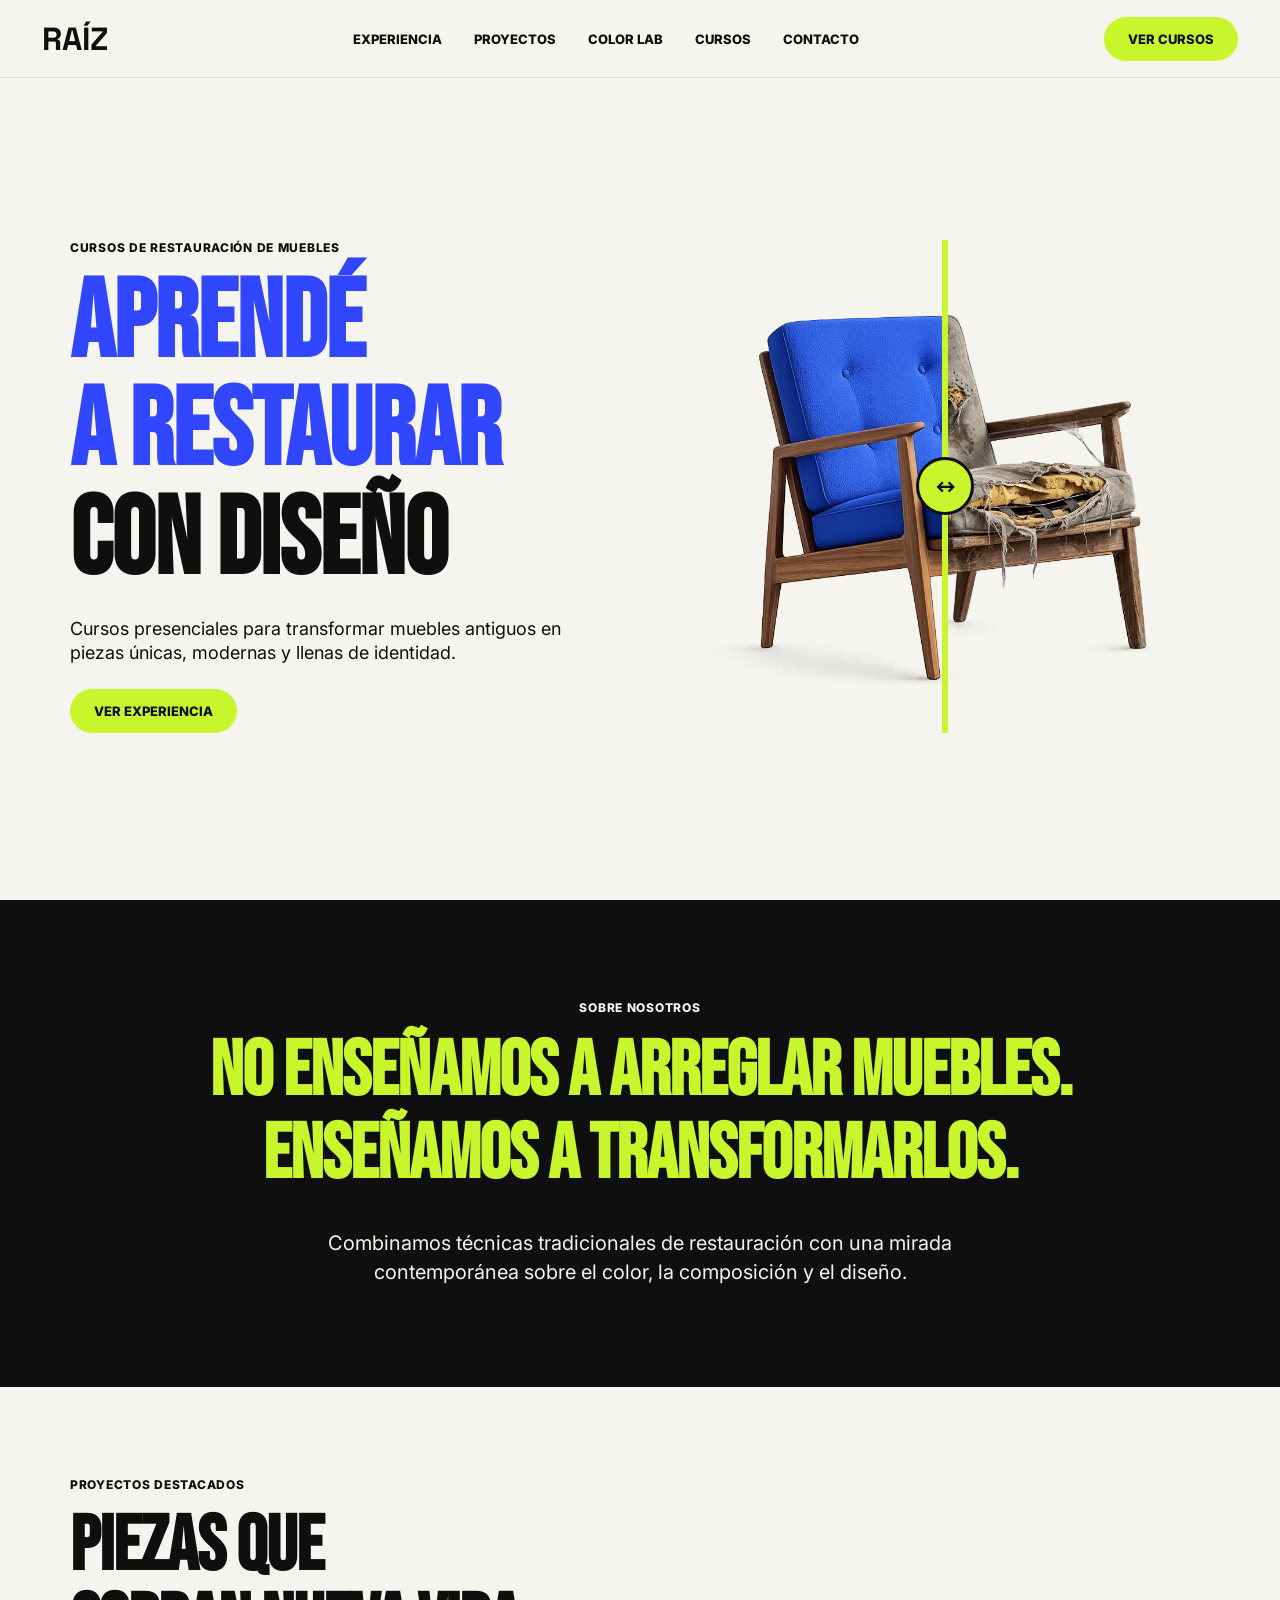
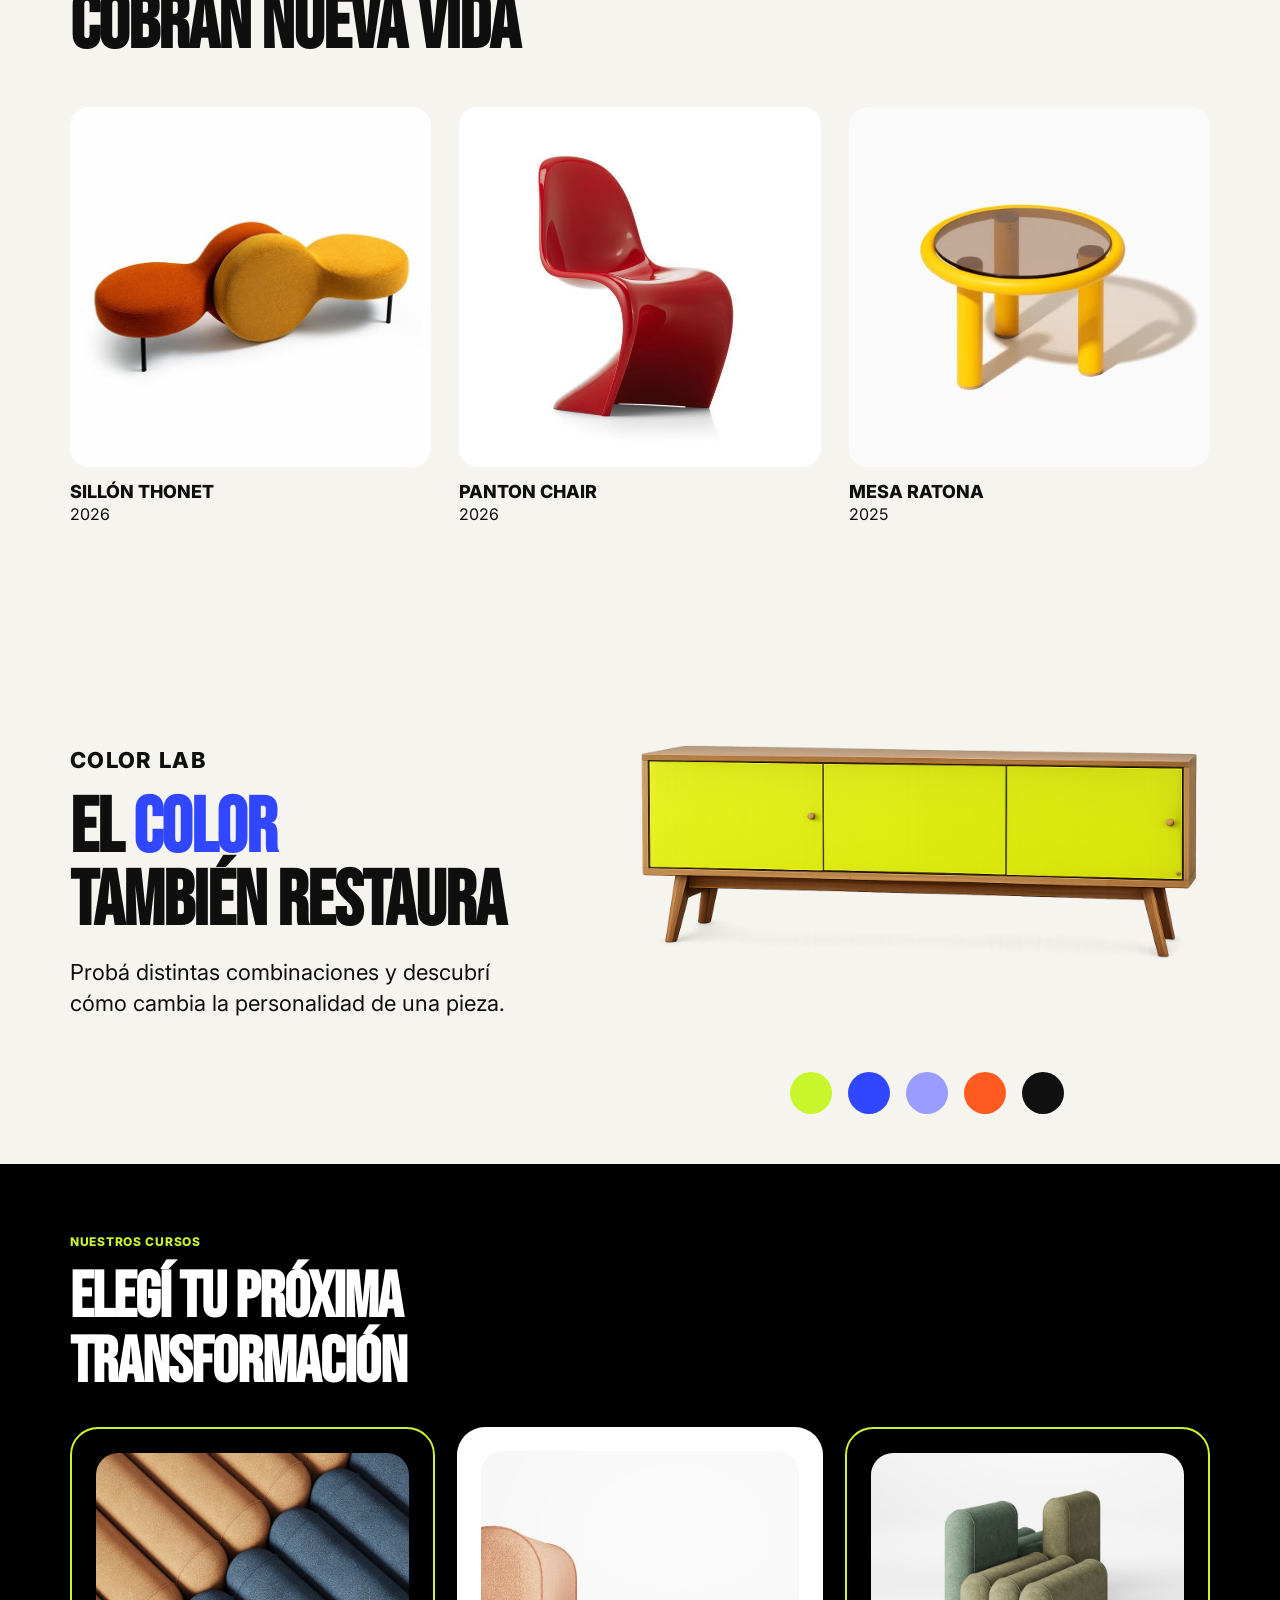
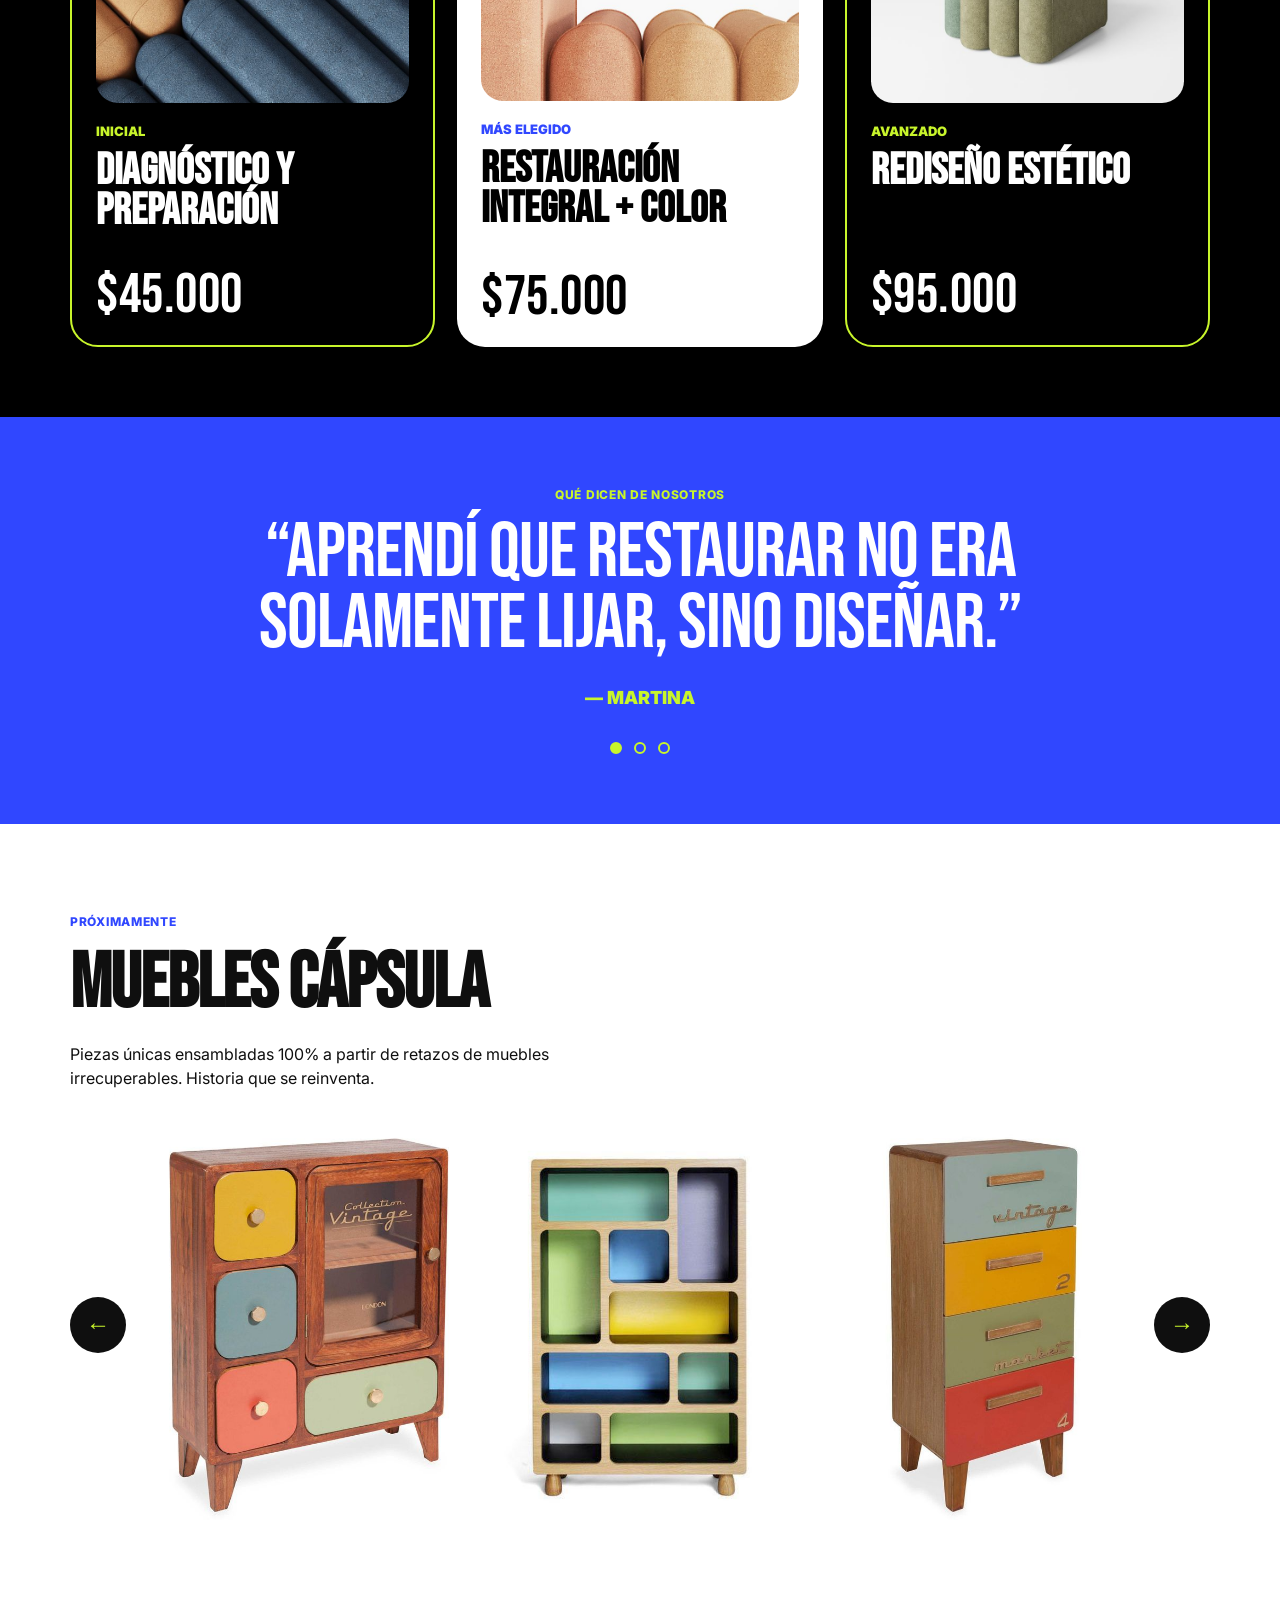
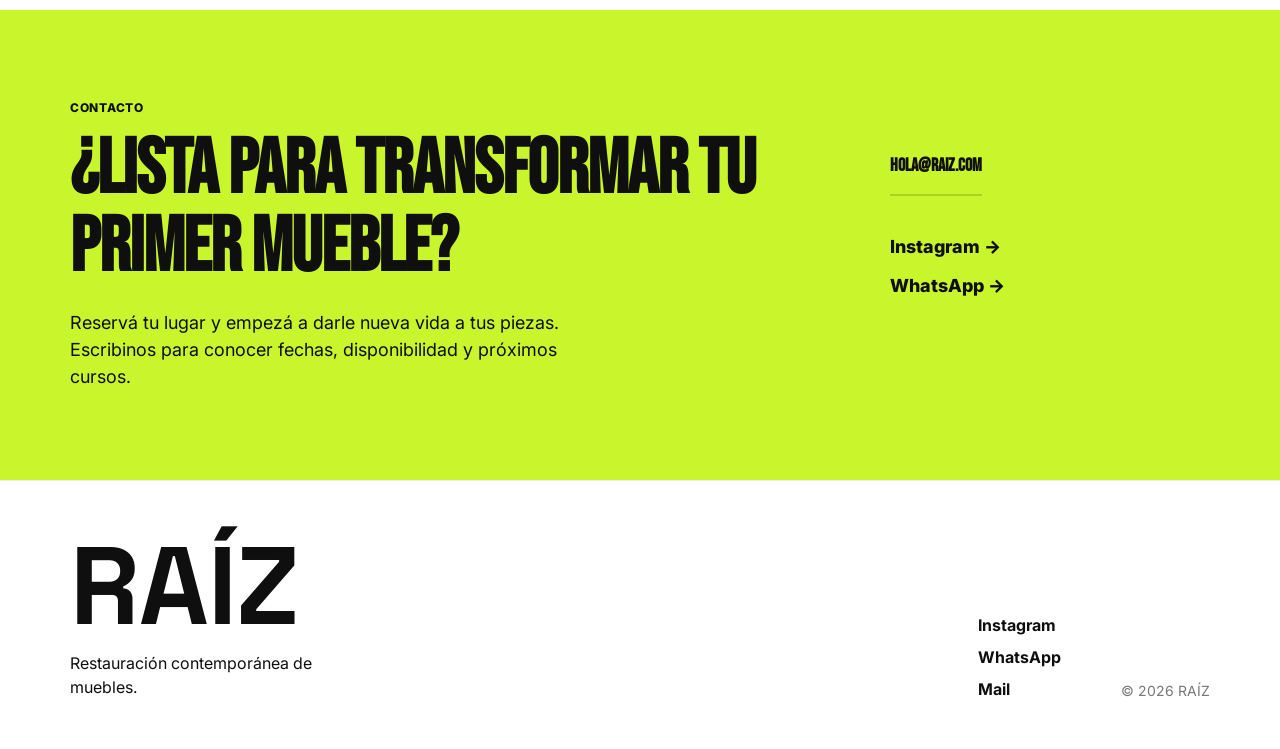
==== index.html @ 2febc9b1 "1" ====
<!DOCTYPE html>
<html lang="es">
<head>
  <meta charset="UTF-8" />
  <meta name="viewport" content="width=device-width, initial-scale=1.0" />
  <title>RAÍZ | Cursos de restauración de muebles</title>

  <link rel="stylesheet" href="style.css" />
  <link href="https://fonts.googleapis.com/css2?family=Bebas+Neue&family=Inter:wght@400;500;600;700;800&family=Space+Grotesk:wght@500;700&display=swap" rel="stylesheet">
</head>

<body>

<header class="header">
  <div class="logo">RAÍZ</div>

  <nav class="nav" id="nav">
    <a href="#experiencia">Experiencia</a>
    <a href="#aprendizaje">Proyectos</a>
    <a href="#colorlab">Color Lab</a>
    <a href="#cursos">Cursos</a>
    <a href="#contacto">Contacto</a>
  </nav>

  <a href="#cursos" class="btn-header">Ver cursos</a>

  <button class="menu-btn" id="menuBtn">☰</button>
</header>

<main>

<!-- HERO -->
<section class="hero" id="inicio">

  <div class="hero-text">
    <p class="eyebrow">Cursos de restauración de muebles</p>

    <h1>
      <span class="hero-blue">
        Aprendé<br>
        a restaurar
      </span>
      <br>
      <span class="hero-black">
        con diseño
      </span>
    </h1>

    <p class="hero-description">
      Cursos presenciales para transformar muebles antiguos en piezas únicas, modernas y llenas de identidad.
    </p>

    <a href="#experiencia" class="btn-main hero-btn-desktop">Ver experiencia</a>
  </div>

  <div class="hero-image">
    <div class="compare-slider">
      <img src="./images/mueble-restaurado.png" alt="Mueble restaurado" class="compare-img compare-new">
      <img src="./images/mueble-viejo.png" alt="Mueble viejo" class="compare-img compare-old" id="compareOld">

      <input type="range" min="0" max="100" value="50" class="compare-range" id="compareRange">

      <div class="compare-line" id="compareLine">
        <span>↔</span>
      </div>
    </div>
  </div>

  <a href="#experiencia" class="btn-main hero-btn-mobile">Ver experiencia</a>

</section>

  <!-- SOBRE NOSOTROS -->
<section class="manifesto" id="experiencia">

  <p class="eyebrow">Sobre nosotros</p>

  <h2>
    <span class="manifesto-desktop">
      No enseñamos a arreglar muebles.<br>
      Enseñamos a transformarlos.
    </span>

    <span class="manifesto-mobile">
      Restaurar<br>
      es diseñar.
    </span>
  </h2>

  <p>
    Combinamos técnicas tradicionales de restauración con una mirada contemporánea sobre el color, la composición y el diseño.
  </p>

</section>

<!-- PROYECTOS DESTACADOS -->

<section class="projects" id="aprendizaje">

    <div class="projects-header">

        <div>
            <p class="eyebrow">Proyectos destacados</p>

            <h2>
                Piezas que<br>
                cobran nueva vida
            </h2>
        </div>

    </div>

    <div class="projects-grid">

        <!-- PROYECTO 1 -->

        <article class="project-card">

            <div class="project-flip">

                <div class="project-front">
                    <img src="images/SILLON THONET.jpeg" alt="Sillón Thonet">
                </div>

                <div class="project-back">

                    <div class="project-back-content">

                        <span class="project-number">
                            PROYECTO 01
                        </span>

                        <h4>APRENDÉS</h4>

                        <ul>
                            <li>Reparación estructural</li>
                            <li>Tapizado completo</li>
                            <li>Combinación de color</li>
                            <li>Protección final</li>
                        </ul>

                        <p>
                            Aplicado en el Curso Integral.
                        </p>

                    </div>

                </div>

            </div>

            <h3>SILLÓN THONET</h3>
            <span>2026</span>

        </article>

        <!-- PROYECTO 2 -->

        <article class="project-card">

            <div class="project-flip">

                <div class="project-front">
                    <img src="images/PANTON CHAIR.jpg" alt="Panton Chair">
                </div>

                <div class="project-back">

                    <div class="project-back-content">

                        <span class="project-number">
                            PROYECTO 02
                        </span>

                        <h4>APRENDÉS</h4>

                        <ul>
                            <li>Recuperación de superficie</li>
                            <li>Lijado y preparación</li>
                            <li>Terminación brillante</li>
                            <li>Lectura de materiales</li>
                        </ul>

                        <p>
                            Aplicado en Color Lab.
                        </p>

                    </div>

                </div>

            </div>

            <h3>PANTON CHAIR</h3>
            <span>2026</span>

        </article>

        <!-- PROYECTO 3 -->

        <article class="project-card">

            <div class="project-flip">

                <div class="project-front">
                    <img src="images/Demain Jardin.jpeg" alt="Mesa de comedor">
                </div>

                <div class="project-back">

                    <div class="project-back-content">

                        <span class="project-number">
                            PROYECTO 03
                        </span>

                        <h4>HABILIDADES</h4>

                        <ul>
                            <li>Intervención de color</li>
                            <li>Reparación de superficie</li>
                            <li>Acabado protector</li>
                            <li>Terminaciones premium</li>
                        </ul>

                        <p>
                            Aplicado en Rediseño Estético.
                        </p>

                    </div>

                </div>

            </div>

            <h3>MESA RATONA</h3>
            <span>2025</span>

        </article>

    </div>

</section>

  <!-- COLOR LAB -->
<section class="color-lab" id="colorlab">

    <div class="color-text">
        <p class="eyebrow">Color Lab</p>
        <h2>
    El <span>color</span><br>
    también restaura
</h2>
        <p>
            Probá distintas combinaciones y descubrí cómo cambia la personalidad de una pieza.
        </p>
    </div>

    <div class="furniture-preview">
        <img
            id="colorFurniture"
            src="images/MUEBLE VERDE.png"
            alt="Mueble">
        <div class="color-buttons">

            <button data-image="images/MUEBLE VERDE.png" style="background:#C8F52B"></button>

            <button data-image="images/MUEBLE AZUL.png" style="background:#3047FF"></button>

            <button data-image="images/MUEBLE VIOLETA.png" style="background:#9B9CFF"></button>

            <button data-image="images/MUEBLE NARANJA.png" style="background:#FF5A1F"></button>

            <button data-image="images/MUEBLE NEGRO.png" style="background:#111111"></button>

        </div>

    </div>

</section>

  <!-- CURSOS -->
<section class="courses" id="cursos">
  <div class="section-title">
    <div>
      <p class="eyebrow">Nuestros cursos</p>
      <h2>Elegí tu próxima<br>transformación</h2>
    </div>
  </div>

  <div class="course-grid">

    <!-- CURSO 1 -->
    <article class="course-card">
      <div class="course-flip">

        <div class="course-front">
          <img src="./images/INICIAL.jpg" alt="Curso inicial" class="course-img">
          <p class="course-tag">Inicial</p>
          <h3>Diagnóstico y preparación</h3>
          <h4>$45.000</h4>
        </div>

        <div class="course-back">
          <p class="course-tag">Inicial</p>
          <h3>Diagnóstico y preparación</h3>

          <ul class="course-list">
            <li>1 clase presencial</li>
            <li>Materiales incluidos</li>
            <li>Sin experiencia previa</li>
          </ul>

          <p class="course-description">
            Aprendé a leer una pieza, detectar problemas y preparar la superficie antes de intervenirla.
          </p>

          <a href="curso.html">Inscribirme</a>
        </div>

      </div>
    </article>

    <!-- CURSO 2 -->
    <article class="course-card featured">
      <div class="course-flip">

        <div class="course-front">
          <img src="./images/Maselegido.jpg" alt="Curso restauración integral" class="course-img">
          <p class="course-tag">Más elegido</p>
          <h3>Restauración integral + color</h3>
          <h4>$75.000</h4>
        </div>

        <div class="course-back">
          <p class="course-tag">Más elegido</p>
          <h3>Restauración integral + color</h3>

          <ul class="course-list">
            <li>4 clases presenciales</li>
            <li>Seguimiento personalizado</li>
            <li>Proyecto final propio</li>
          </ul>

          <p class="course-description">
            El proceso completo para reparar, preparar, pintar y terminar una pieza con criterio visual.
          </p>

          <a href="curso.html">Inscribirme</a>
        </div>

      </div>
    </article>

    <!-- CURSO 3 -->
    <article class="course-card">
      <div class="course-flip">

        <div class="course-front">
          <img src="./images/Avanzado.jpg" alt="Curso avanzado" class="course-img">
          <p class="course-tag">Avanzado</p>
          <h3>Rediseño estético</h3>
          <h4>$95.000</h4>
        </div>

        <div class="course-back">
          <p class="course-tag">Avanzado</p>
          <h3>Rediseño estético</h3>

          <ul class="course-list">
            <li>3 clases presenciales</li>
            <li>Color + composición</li>
            <li>Terminaciones premium</li>
            <li>Mirada de diseño</li>
          </ul>

          <p class="course-description">
            Para transformar piezas desde una búsqueda más creativa, estética y contemporánea.
          </p>

          <a href="curso.html">Inscribirme</a>
        </div>

      </div>
    </article>

  </div>
</section>

<!-- TESTIMONIOS -->
<section class="testimonials" id="testimonios">

  <p class="eyebrow">Qué dicen de nosotros</p>

  <!-- DESKTOP -->
  <div class="testimonial-desktop">

    <div class="testimonial-quote">
      <p id="testimonialText">“Aprendí que restaurar no era solamente lijar, sino diseñar.”</p>
      <strong id="testimonialName">— Martina</strong>
    </div>

    <div class="testimonial-dots">
      <button class="dot active" data-testimonial="0"></button>
      <button class="dot" data-testimonial="1"></button>
      <button class="dot" data-testimonial="2"></button>
    </div>

  </div>

  <!-- MOBILE -->
  <div class="testimonial-mobile">

    <div class="testimonial-slider">
      <div class="testimonial-track">

        <article class="testimonial-card">
          <p>“Aprendí que restaurar no era solamente<br>lijar, sino diseñar.”</p>
          <strong>— Martina</strong>
        </article>

        <article class="testimonial-card">
          <p>“Me fui con una pieza terminada y muchas<br>ganas de seguir creando.”</p>
          <strong>— Camila</strong>
        </article>

        <article class="testimonial-card">
          <p>“El color cambió por completo la forma<br>en que miro los muebles.”</p>
          <strong>— Julieta</strong>
        </article>

      </div>
    </div>

    <p class="swipe-text">← Deslizá →</p>

  </div>

</section>
 
  <!-- MUEBLES CÁPSULA -->
<section class="capsule">

  <div class="section-title">
    <div>
      <p class="eyebrow">PRÓXIMAMENTE</p>
      <h2>MUEBLES CÁPSULA</h2>
      <p>
        Piezas únicas ensambladas 100% a partir de retazos de muebles irrecuperables.
        Historia que se reinventa.
      </p>
    </div>
  </div>

  <div class="capsule-carousel">

    <button class="capsule-arrow capsule-prev">←</button>

    <div class="capsule-slider">
      <div class="capsule-track">

        <article class="capsule-item">
          <img src="./images/CAPSULA 1.jpeg" alt="Mueble cápsula">
          <div class="capsule-info">
            <span>2026</span>
            <h3>Biblioteca Modular</h3>
            <p>Combinación de compartimentos abiertos con una paleta inspirada en el diseño escandinavo.</p>
          </div>
        </article>

        <article class="capsule-item">
          <img src="./images/CAPSULA 2.jpg" alt="Mueble cápsula">
          <div class="capsule-info">
            <span>2025</span>
            <h3>Vitrina Retro</h3>
            <p>Restauración de una pieza vintage con frentes renovados en tonos pastel.</p>
          </div>
        </article>

        <article class="capsule-item">
          <img src="./images/CAPSULA 4.jpeg" alt="Mueble cápsula">
          <div class="capsule-info">
            <span>2024</span>
            <h3>Cajonera Vintage</h3>
            <p>Intervención cromática sobre una cajonera clásica.</p>
          </div>
        </article>

        <article class="capsule-item">
          <img src="./images/CAPSULA 5.jpeg" alt="Mueble cápsula">
          <div class="capsule-info">
            <span>2023</span>
            <h3>Cómoda Cromática</h3>
            <p>Rediseño basado en bloques de color y madera natural.</p>
          </div>
        </article>

        <article class="capsule-item">
          <img src="./images/CAPSULA 6.jpeg" alt="Mueble cápsula">
          <div class="capsule-info">
            <span>2022</span>
            <h3>Mesa de Noche Modular</h3>
            <p>Juego de texturas inspirado en el diseño contemporáneo.</p>
          </div>
        </article>

      </div>
    </div>

    <button class="capsule-arrow capsule-next">→</button>

  </div>

</section>
  <!-- CONTACTO -->
  <section class="contact" id="contacto">
    <div class="contact-left">
      <p class="eyebrow">Contacto</p>
      <h2>¿Lista para transformar tu primer mueble?</h2>
      <p>
        Reservá tu lugar y empezá a darle nueva vida a tus piezas. Escribinos para conocer fechas, disponibilidad y próximos cursos.
      </p>
    </div>

    <div class="contact-right">
      <a href="mailto:hola@raiz.com" class="contact-mail">hola@raiz.com</a>
      <a href="#">Instagram →</a>
      <a href="#">WhatsApp →</a>
    </div>
  </section>

</main>

<footer class="footer">
  <div class="footer-logo">
    <h2>RAÍZ</h2>
    <p>Restauración contemporánea de muebles.</p>
  </div>

  <div class="footer-links">
    <a href="#">Instagram</a>
    <a href="#">WhatsApp</a>
    <a href="mailto:hola@raiz.com">Mail</a>
  </div>

  <div class="footer-copy">© 2026 RAÍZ</div>
</footer>

<script src="script.js"></script>
</body>
</html>
---- style.css ----
html,
body {
  max-width: 100%;
  overflow-x: hidden;
}


* {
  margin: 0;
  padding: 0;
  box-sizing: border-box;
}

:root {
  --black: #0f0f0f;
  --white: #f5f4ef;
  --green: #c8f52b;
  --blue: #3047ff;
  --lavanda: #9b9cff;
  --orange: #ff5a1f;
}

html {
  scroll-behavior: smooth;
}

body {
  background: var(--white);
  color: var(--black);
  font-family: "Inter", sans-serif;
}

img {
  width: 100%;
  display: block;
}

a {
  color: inherit;
  text-decoration: none;
}

.header {
  height: 78px;
  padding: 0 42px;
  display: flex;
  align-items: center;
  justify-content: space-between;
  background: var(--white);
  position: sticky;
  top: 0;
  z-index: 100;
  border-bottom: 1px solid rgba(0, 0, 0, 0.08);
}

.logo {
  font-family: "Space Grotesk", sans-serif;
  font-size: 32px;
  font-weight: 700;
}

.nav {
  display: flex;
  gap: 32px;
  font-size: 13px;
  font-weight: 800;
  text-transform: uppercase;
}

.btn-header,
.btn-main,
.btn-dark {
  background: var(--green);
  color: var(--black);
  padding: 14px 24px;
  border-radius: 40px;
  font-size: 13px;
  font-weight: 800;
  text-transform: uppercase;
  display: inline-block;
}

.btn-dark {
  background: var(--black);
  color: var(--green);
}

.btn-outline {
  border: 1px solid var(--black);
  padding: 13px 20px;
  font-size: 13px;
  font-weight: 800;
  text-transform: uppercase;
  display: inline-block;
}

.btn-outline.white {
  border-color: var(--white);
  color: var(--white);
}

.menu-btn {
  display: none;
  background: none;
  border: none;
  font-size: 28px;
}

.eyebrow {
  font-size: 12px;
  font-weight: 800;
  text-transform: uppercase;
  letter-spacing: 0.06em;
  margin-bottom: 16px;
}

h1,
h2 {
  font-family: "Bebas Neue", sans-serif;
  letter-spacing: -1px;
}

h1 {
  font-size: clamp(78px, 8.5vw, 145px);
  line-height: 1.08;
}

h2 {
  font-size: clamp(56px, 6vw, 110px);
  line-height: 1.02;
}

/* HERO */

.hero {
  min-height: calc(100vh - 78px);
  display: grid;
  grid-template-columns: 50% 50%;
  align-items: center;
  padding: 35px 70px 40px;
  gap: 20px;
  overflow: hidden;
}

.hero h1 {
  line-height: 1;
}

.hero-blue {
  color: var(--blue);
}

.hero-black {
  color: var(--black);
}

.hero-description {
  max-width: 520px;
  margin: 20px 0 24px;
  line-height: 1.35;
  font-size: 18px;
}

.hero-btn-mobile {
  display: none;
}

.hero-image {
  height: 650px;
  display: flex;
  align-items: center;
  justify-content: center;
}

.compare-slider {
  position: relative;
  width: 100%;
  max-width: 820px;
  height: 560px;
  overflow: hidden;
}

.compare-img {
  position: absolute;
  inset: 0;
  width: 125%;
  height: 125%;
  left: -12.5%;
  top: -12.5%;
  object-fit: contain;
}

.compare-new {
  z-index: 1;
  transform: scale(1.25);
  transform-origin: center center;
}

.compare-old {
  z-index: 2;
  clip-path: inset(0 0 0 50%);
}

.compare-range {
  position: absolute;
  inset: 0;
  width: 100%;
  height: 100%;
  opacity: 0;
  cursor: ew-resize;
  z-index: 10;
}

.compare-line {
  position: absolute;
  top: 6%;
  left: 50%;
  height: 88%;
  width: 6px;
  background: var(--green);
  transform: translateX(-50%);
  z-index: 8;
  pointer-events: none;
}

.compare-line span {
  position: absolute;
  top: 50%;
  left: 50%;
  width: 58px;
  height: 58px;
  border-radius: 50%;
  background: var(--green);
  border: 3px solid var(--black);
  transform: translate(-50%, -50%);
  display: flex;
  align-items: center;
  justify-content: center;
  font-weight: 900;
}


/* MANIFIESTO */

.manifesto {
  background: var(--black);
  color: var(--white);
  padding: 100px 70px;
  text-align: center;
  display: flex;
  flex-direction: column;
  align-items: center;
}

.manifesto h2 {
  color: var(--green);
  max-width: 1300px;
  margin: 0 auto;
  text-align: center;
  line-height: 1.08;
}

.manifesto p:last-child {
  margin-top: 32px;
  max-width: 650px;
  font-size: 20px;
  line-height: 1.45;
  margin-left: auto;
  margin-right: auto;
}

.manifesto-desktop {
  display: block;
}

.manifesto-mobile {
  display: none;
}

/* SECCIONES GENERALES */

.section-title {
  display: flex;
  justify-content: space-between;
  align-items: flex-end;
  margin-bottom: 45px;
}


/* PROYECTOS */

.projects {
  padding: 90px 70px;
  background: var(--white);
}

.projects-header {
  display: flex;
  justify-content: space-between;
  align-items: flex-end;
  margin-bottom: 42px;
}

.projects-header h2 {
  max-width: 1000px;
}

.projects-header .btn-main {
  margin-bottom: 12px;
}

.projects-grid{
    display:grid;
    justify-content:center;
    gap:28px;
    margin-top:18px;
    grid-template-columns:repeat(3,1fr);
}

.project-card {
   width:100%;
  flex: 0 0 270px;
}

.project-flip {
  width:100%;
  height:360px;
  position: relative;
  border-radius: 18px;
  overflow: hidden;
  perspective: 1000px;
  cursor: pointer;
}

.project-front,
.project-back {
  position: absolute;
  inset: 0;
  border-radius: 18px;
  overflow: hidden;
  backface-visibility: hidden;
  transition: transform 0.65s ease;
}

.project-front img {
  width: 100%;
  height: 100%;
  object-fit: cover;
}

.project-back {
  background: var(--black);
  color: var(--white);
  padding: 30px;
  display: flex;
  align-items: center;
  justify-content: center;
  transform: rotateY(180deg);
}

.project-back-content {
  width: 100%;
  height: 100%;
  display: flex;
  flex-direction: column;
}

.project-number {
  color: var(--green);
  font-size: 11px;
  font-weight: 900;
  text-transform: uppercase;
  letter-spacing: .08em;
}

.project-back h4 {
  font-family: "Bebas Neue", sans-serif;
  font-size: 46px;
  line-height: .9;
  margin: 18px 0;
  color: var(--green);
}

.project-back ul {
  list-style: none;
}

.project-back li {
  font-size: 15px;
  line-height: 1.4;
  font-weight: 700;
  border-bottom: 1px solid rgba(255,255,255,.18);
  padding: 8px 0;
}

.project-back li::before {
  content: "✱ ";
  color: var(--green);
}

.project-back p {
  margin-top: auto;
  font-size: 13px;
  font-weight: 800;
  color: var(--green);
}

.project-card:hover .project-front,
.project-card.active .project-front {
  transform: rotateY(180deg);
}

.project-card:hover .project-back,
.project-card.active .project-back {
  transform: rotateY(360deg);
}

.project-card h3 {
  margin-top:14px;
  font-size: 18px;
  font-weight: 800;
  text-transform: uppercase;
}

.project-card span {
  display: block;
  margin-top:2px;
  font-size: 16px;
}

.projects-btn{
    margin-top:20px;
    display:inline-flex;
}

/* COLOR LAB */

.color-lab{
    display:grid;
    grid-template-columns:45% 55%;
    align-items:center;
    gap:30px;
    padding:20px 70px 50px;
}

.color-text{
    max-width:620px;
}

.color-text p{
    max-width:470px;
    font-size:22px;
    line-height:1.45;
    margin-top:18px;
}

.color-text h2{
    max-width:700px;
    line-height:.95;
}
.color-text h2 span{
    color: var(--blue);
}

.furniture-preview{
    display:flex;
    flex-direction:column;
    justify-content:center;
    align-items:center;
    width:100%;
}

.furniture-preview img{

    width:100%;
    max-width:650px;

    display:block;

    transition:
    opacity .25s ease,
    transform .35s ease;

}

.color-buttons{

    display:flex;

    justify-content:center;

    gap:16px;

    margin-top:20px;

}

.color-buttons button{

    width:42px;
    height:42px;

    border:none;
    border-radius:50%;

    cursor:pointer;

    transition:.25s;

}

.color-buttons button:hover{

    transform:scale(1.12);

}

/* MUEBLES CÁPSULA */

.capsule {
  padding: 90px 70px;
  background: #fff;
  overflow: hidden;
}

.capsule .section-title {
  margin-bottom: 40px;
}

.capsule .eyebrow {
  color: var(--blue);
}

.capsule h2 {
  margin-bottom: 18px;
}

.capsule .section-title p:last-child {
  max-width: 520px;
  line-height: 1.5;
}

/* CARRUSEL */

.capsule-carousel {
  display: flex;
  align-items: center;
  gap: 24px;
}

.capsule-slider {
  overflow: hidden;
  flex: 1;
}

.capsule-track {
  display: flex;
  gap: 24px;
  transition: transform .45s ease;
}

.capsule-item {
  position: relative;
  overflow: hidden;
  border-radius: 26px;
  flex: 0 0 calc((100% - 48px) / 3);
}

.capsule-item img {
  width: 100%;
  height: 390px;
  object-fit: cover;
  display: block;
  transition: .35s;
}

.capsule-item:hover img {
  transform: scale(1.05);
}

/* FLECHAS */

.capsule-arrow {
  flex: 0 0 56px;
  width: 56px;
  height: 56px;
  border-radius: 50%;
  border: none;
  background: var(--black);
  color: var(--green);
  font-size: 24px;
  font-weight: 900;
  cursor: pointer;
  transition: .25s;
}

.capsule-arrow:hover {
  background: var(--green);
  color: var(--black);
}

/* INFO HOVER */

.capsule-info {
  position: absolute;
  inset: 0;
  background: rgba(15, 15, 15, .72);
  color: var(--white);
  display: flex;
  flex-direction: column;
  justify-content: flex-end;
  padding: 26px;
  opacity: 0;
  transition: .35s;
}

.capsule-item:hover .capsule-info {
  opacity: 1;
}

.capsule-info span {
  color: var(--green);
  font-size: 13px;
  font-weight: 900;
  margin-bottom: 10px;
}

.capsule-info h3 {
  font-family: "Bebas Neue", sans-serif;
  font-size: 42px;
  line-height: .9;
  margin-bottom: 12px;
}

.capsule-info p {
  font-size: 15px;
  line-height: 1.35;
}

/* CURSOS */

.courses {
  padding: 70px 70px;
  background: #000;
  color: #fff;
}

.courses .section-title {
  margin-bottom: 32px;
}

.courses .eyebrow {
  color: var(--green);
}

.courses h2 {
  color: #fff;
  font-size: clamp(46px, 5vw, 82px);
}

.course-grid {
  display: grid;
  grid-template-columns: repeat(3, 1fr);
  gap: 22px;
}

.course-card {
  height: 520px;
  perspective: 1000px;
}

.course-flip {
  position: relative;
  width: 100%;
  height: 100%;
  transition: transform .7s ease;
  transform-style: preserve-3d;
}

.course-card:hover .course-flip {
  transform: rotateY(180deg);
}

.course-front,
.course-back {
  position: absolute;
  inset: 0;
  border-radius: 28px;
  padding: 24px;
  backface-visibility: hidden;
  overflow: hidden;
}

.course-front {
  background: #000;
  color: #fff;
  display: flex;
  flex-direction: column;
  border: 2px solid var(--green);
}

.course-card.featured .course-front {
  background: #fff;
  color: #000;
  border: none;
}

.course-back {
  transform: rotateY(180deg);
  display: flex;
  flex-direction: column;
  background: #000;
  color: #fff;
  border: 2px solid var(--green);
}

.course-card.featured .course-back {
  background: var(--blue);
  color: #fff;
  border: none;
}

.course-img {
  width: 100%;
  height: 250px;
  object-fit: cover;
  border-radius: 22px;
  margin-bottom: 20px;
}

.course-tag {
  color: var(--green);
  font-size: 13px;
  font-weight: 900;
  text-transform: uppercase;
  margin-bottom: 12px;
}

/* Frente del curso destacado */
.course-card.featured .course-front .course-tag {
  color: var(--blue);
}

/* Dorso del curso destacado */
.course-card.featured .course-back .course-tag {
  color: var(--green);
}

.course-front h3,
.course-back h3 {
  font-family: "Bebas Neue", sans-serif;
  font-size: 44px;
  line-height: .9;
  margin-bottom: 18px;
}

.course-front h4 {

    margin-top:auto;

    font-family:"Bebas Neue", sans-serif;

    font-size:56px;

    font-weight:400;

    line-height:.9;

    letter-spacing:.5px;

}

.course-list {
  list-style: none;
  margin: 18px 0 24px;
  padding: 0;

  display: flex;
  flex-direction: column;
  gap: 14px;
}

.course-list li {
  position: relative;
  padding-left: 24px;

  font-size: 17px;
  line-height: 1.35;
  font-weight: 700;
}

.course-list li::before {
  content: "✱";
  position: absolute;
  left: 0;
  top: 0;

  color: var(--green);
  font-size: 14px;
  font-weight: 900;
}

.course-description {
  font-size: 15px;
  line-height: 1.4;
  margin-top: auto;
}

.course-description {
  font-size: 16px;
  line-height: 1.4;
  margin-top: auto;
}

.course-back a {
  margin-top: 24px;
  width: fit-content;
  padding: 12px 20px;
  border-radius: 40px;
  background: var(--green);
  color: #000;
  font-size: 12px;
  font-weight: 900;
  text-transform: uppercase;
}
.course-card.featured .course-back .course-list li::before {
  color: #fff;
}

/* TESTIMONIOS */

.testimonial-desktop{
    display:block;
}

.testimonial-mobile{
    display:none;
}

.testimonials {
  padding: 70px 70px;
  background: var(--blue);
  color: #fff;
  text-align: center;
}

.testimonials .eyebrow {
  color: var(--green);
}

.testimonial-quote {
  max-width: 1000px;
  margin: 0 auto;
}

.testimonial-quote p {
  font-family: "Bebas Neue", sans-serif;
  font-size: clamp(52px, 6vw, 96px);
  line-height: .92;
  letter-spacing: -1px;
  transition: opacity .3s ease, transform .3s ease;
}

.testimonial-quote strong {
  display: block;
  margin-top: 28px;
  font-size: 18px;
  font-weight: 900;
  text-transform: uppercase;
  color: var(--green);
}

.testimonial-dots {
  margin-top: 34px;
  display: flex;
  justify-content: center;
  gap: 12px;
}

.testimonial-dots button {
  width: 12px;
  height: 12px;
  border-radius: 50%;
  border: 2px solid var(--green);
  background: transparent;
  cursor: pointer;
}

.testimonial-dots button.active {
  background: var(--green);
}

/* CONTACTO */

.contact{
    background: var(--green);

    padding: 90px 70px;

    display: grid;
    grid-template-columns: 1fr 320px;

    gap: 100px;

    align-items: start;
}

.contact-left h2{
    margin-bottom: 22px;
    max-width: 700px;
}

.contact-left p:last-child{
    max-width: 500px;
    line-height: 1.5;
    font-size: 18px;
}

.contact-right{

    display:flex;
    flex-direction:column;

    align-items:flex-start;

    gap:18px;

    padding-top:58px;
}

.contact-mail{

    font-family:"Bebas Neue", sans-serif;

    font-size:48px;

    line-height:.9;

    margin-bottom:22px;
    padding-bottom:20px;
    border-bottom:2px solid rgba(0,0,0,.15);
}


.contact-right a{

    font-size:18px;
    font-weight:800;

    transition:.3s;

}

.contact-right a:hover{

    transform:translateX(8px);

}

/* FOOTER */

.footer{

    background:#fff;

    padding:50px 70px;

    border-top:1px solid rgba(0,0,0,.08);

    display:grid;

    grid-template-columns:1fr auto auto;

    align-items:end;

    gap:60px;

}

.footer-logo h2{

    font-family:"Space Grotesk";

    font-size:110px;

    line-height:1;

    margin-bottom:10px;
}  

.footer-logo p{

    max-width:250px;

    line-height:1.5;

}

.footer-links{

    display:flex;

    flex-direction:column;

    gap:12px;

}

.footer-links a{

    font-weight:700;

    transition:.3s;

}

.footer-links a:hover{

    transform:translateX(8px);

}

.footer-copy{

    font-size:14px;

    color:#777;

}


/* RESPONSIVE */

@media (max-width: 1024px) {
  .nav,
  .btn-header {
    display: none;
  }

  .menu-btn {
    display: block;
  }

  .nav.active {
    position: absolute;
    top: 78px;
    left: 0;
    width: 100%;
    background: var(--white);
    display: flex;
    flex-direction: column;
    padding: 30px;
  }

  .hero,
  .color-lab,
  .contact {
    grid-template-columns: 1fr;
  }

  .hero {
    padding: 45px 28px 55px;
    min-height: auto;
  }

  .hero h1 {
    font-size: 82px;
  }

  .hero-image {
    height: 430px;
  }

  .manifesto,
  .projects,
  .color-lab,
  .audience,
  .courses,
  .testimonials,
  .capsule,
  .contact,
  .footer {
    padding: 60px 28px;
  }

  .projects-header {
    margin-left: 0;
    grid-template-columns: 1fr;
  }

  .course-grid,
  .audience-grid {
    grid-template-columns: 1fr 1fr;
  }

  .contact-right {
    padding-top: 0;
  }

  .footer {
    grid-template-columns: 1fr;
    gap: 30px;
  }

  .capsule-carousel {
  grid-template-columns: 48px 1fr 48px;
  gap: 14px;
}

.capsule-item {
  flex: 0 0 calc((100% - 24px) / 2);
}
}

@media (max-width: 620px) {
  /* nav */
  .nav.active {
  position: absolute;
  top: 78px;
  left: 0;
  width: 100%;
  background: var(--white);
  display: flex;
  flex-direction: column;
  padding: 30px;
  z-index: 99;
}
  
  /* hero */
  .hero {
  display: flex;
  flex-direction: column;
  align-items: center;
  text-align: center;
  padding: 42px 28px 55px;
}

.hero-description {
  font-size: 16px;
  max-width: 320px;
  margin: 18px auto 0;
  text-align: center;
}

.hero-text {
  display: flex;
  flex-direction: column;
  align-items: center;
}

.hero .eyebrow {
  text-align: center;
  margin-bottom: 18px;
}

.hero h1 {
  font-size: 58px;
  line-height: .95;
  text-align: center;
  max-width: 340px;
  margin: 0 auto;
}
.hero-blue br {
  display: none;
}

.hero-blue,
.hero-black {
  display: inline;
}

.hero-image {
  height: 420px;
  width: 100%;
  order: 2;
}

.compare-slider {
  max-width: 100%;
  height: 390px;
}

.hero-btn-desktop {
  display: none;
}

.hero-btn-mobile {
  display: inline-flex;
  order: 3;
  margin-top: 22px;
  align-self: center;
} 

.header {
    padding: 0 22px;
  }

h1,
  .hero h1 {
    font-size: 68px;
  }

h2 {
    font-size: 58px;
  }

.marquee-track span {
    font-size: 32px;
  }

.hero-image {
    height: 460px;
  }

.section-title {
    flex-direction: column;
    align-items: flex-start;
  }

.projects-grid {
    flex-direction: column;
    align-items: center;
  }

.project-flip {
    width: 100%;
    height: auto;
    aspect-ratio: 1 / 1;
  }

.audience-grid {
  grid-template-columns: 1fr;
}

/* CURSOS MOBILE CARRUSEL */

.course-grid {
  display: flex;
  flex-direction: row;
  overflow-x: auto;
  gap: 18px;
  scroll-snap-type: x mandatory;
  padding-bottom: 18px;
}

.course-grid::-webkit-scrollbar {
  display: none;
}

.course-card {
  flex: 0 0 82%;
  min-width: 82%;
  max-width: 82%;
  scroll-snap-align: center;
}

.course-card {
  height: 520px;
}


/* TESTIMONIOS MOBILE */

.testimonials{

    padding:55px 28px;

    text-align:center;

}

.testimonial-desktop{

    display:none;

}

.testimonial-mobile{

    display:block;

}

.testimonials .eyebrow{

    text-align:center;

    margin-bottom:26px;

}

.testimonial-slider{

    overflow-x:auto;

    scroll-snap-type:x mandatory;

}

.testimonial-slider::-webkit-scrollbar{

    display:none;

}

.testimonial-track{

    display:flex;

    gap:20px;

}

.testimonial-card{

    flex:0 0 100%;

    scroll-snap-align:center;

}

.testimonial-card p {
  font-family: "Bebas Neue", sans-serif;
  font-size: 25px;
  line-height: .95;
  letter-spacing: -0.3px;

  max-width: 100%;
  width: 100%;

  margin: 0 auto;
  padding: 0 8px;
}

.testimonial-card strong{

    display:block;

    margin-top:22px;

    font-size:14px;

    color:var(--green);

}

.swipe-text{

    margin-top:22px;

    font-size:12px;

    font-weight:800;

    text-transform:uppercase;

    color:#fff;

}
/* SOBRE NOSOTROS MOBILE */

.manifesto {
  padding: 55px 28px;
  text-align: center;
  align-items: center;
}

.manifesto .eyebrow {
  font-size: 12px;
  margin-bottom: 18px;
}

.manifesto h2 {
  font-size: 54px;
  line-height: .95;
  max-width: 340px;
}

.manifesto p:last-child {
  margin-top: 24px;
  max-width: 330px;
  font-size: 17px;
  line-height: 1.45;
}

.manifesto-desktop {
  display: none;
}

.manifesto-mobile {
  display: block;
}

/* PROYECTOS MOBILE */

.projects {
  text-align: center;
}

.projects-header {
  align-items: center;
  text-align: center;
}

.projects-header > div {
  margin: 0 auto;
}

.projects-header .eyebrow,
.projects-header h2 {
  text-align: center;
}

/* Carrusel */

.projects-grid {
  display: flex;
  flex-direction: row !important;
  flex-wrap: nowrap !important;
  overflow-x: auto;
  gap: 18px;
  scroll-snap-type: x mandatory;
  padding-bottom: 18px;
  justify-content: flex-start;
  align-items: stretch;
}

.projects-grid::-webkit-scrollbar {
  display: none;
}

.project-card {
  flex: 0 0 82% !important;
  min-width: 82%;
  max-width: 82%;
  width: 82%;
  scroll-snap-align: center;
}

/* Flip mobile */

.project-flip {
  width: 100%;
  height: auto;
  aspect-ratio: 1 / 1;
  position: relative;
}

.project-front,
.project-back {
  position: absolute;
  inset: 0;
  backface-visibility: hidden;
  transition: transform .6s ease;
}

/* Estado normal */
.project-front {
  transform: rotateY(0deg) !important;
}

.project-back {
  display: flex !important;
  transform: rotateY(180deg) !important;
}

/* Anular hover de desktop en mobile */
.project-card:hover .project-front {
  transform: rotateY(0deg) !important;
}

.project-card:hover .project-back {
  transform: rotateY(180deg) !important;
}

/* Estado activo por click */
.project-card.active .project-front,
.project-card.active:hover .project-front {
  transform: rotateY(180deg) !important;
}

.project-card.active .project-back,
.project-card.active:hover .project-back {
  transform: rotateY(360deg) !important;
}

/* COLOR LAB MOBILE */

.color-lab{

    display:flex;
    flex-direction:column;
    align-items:center;
    text-align:center;

    padding:60px 28px;

}

.color-text{

    max-width:100%;
    margin:0 auto;

}

.color-text .eyebrow{

    font-size:12px;
    margin-bottom:18px;

}

.color-text h2{

    font-size:54px;
    line-height:.95;

    max-width:330px;

    margin:0 auto;

}

.color-text p{

    max-width:330px;

    margin:22px auto 0;

    font-size:17px;
    line-height:1.45;

}

.furniture-preview{

    margin-top:36px;

}

.furniture-preview img{

    width:100%;
    max-width:320px;

    margin:0 auto;

}

.color-buttons{

    justify-content:center;

    gap:14px;

    margin-top:22px;

}

.color-buttons button{

    width:38px;
    height:38px;

}

/* capsula */
.capsule {
  padding: 60px 28px;
}

.capsule-carousel {
  grid-template-columns: 42px 1fr 42px;
  gap: 10px;
}

.capsule-arrow {
  width: 54px;
  height: 54px;

  border-radius: 50%;

  border: none;

  background: #111;
  color: var(--green);

  display: flex;
  align-items: center;
  justify-content: center;

  font-size: 24px;
  font-weight: 700;

  cursor: pointer;

  transition: .25s;
}

.capsule-arrow:hover {
  background: var(--green);
  color: #111;
  transform: scale(1.08);
}

.capsule-arrow:active {
  transform: scale(.95);
}

.capsule-item {
  flex: 0 0 100%;
}

.capsule-info {
  opacity: 1;
  background: linear-gradient(
    to top,
    rgba(15,15,15,.82),
    rgba(15,15,15,.05)
  );
}
}
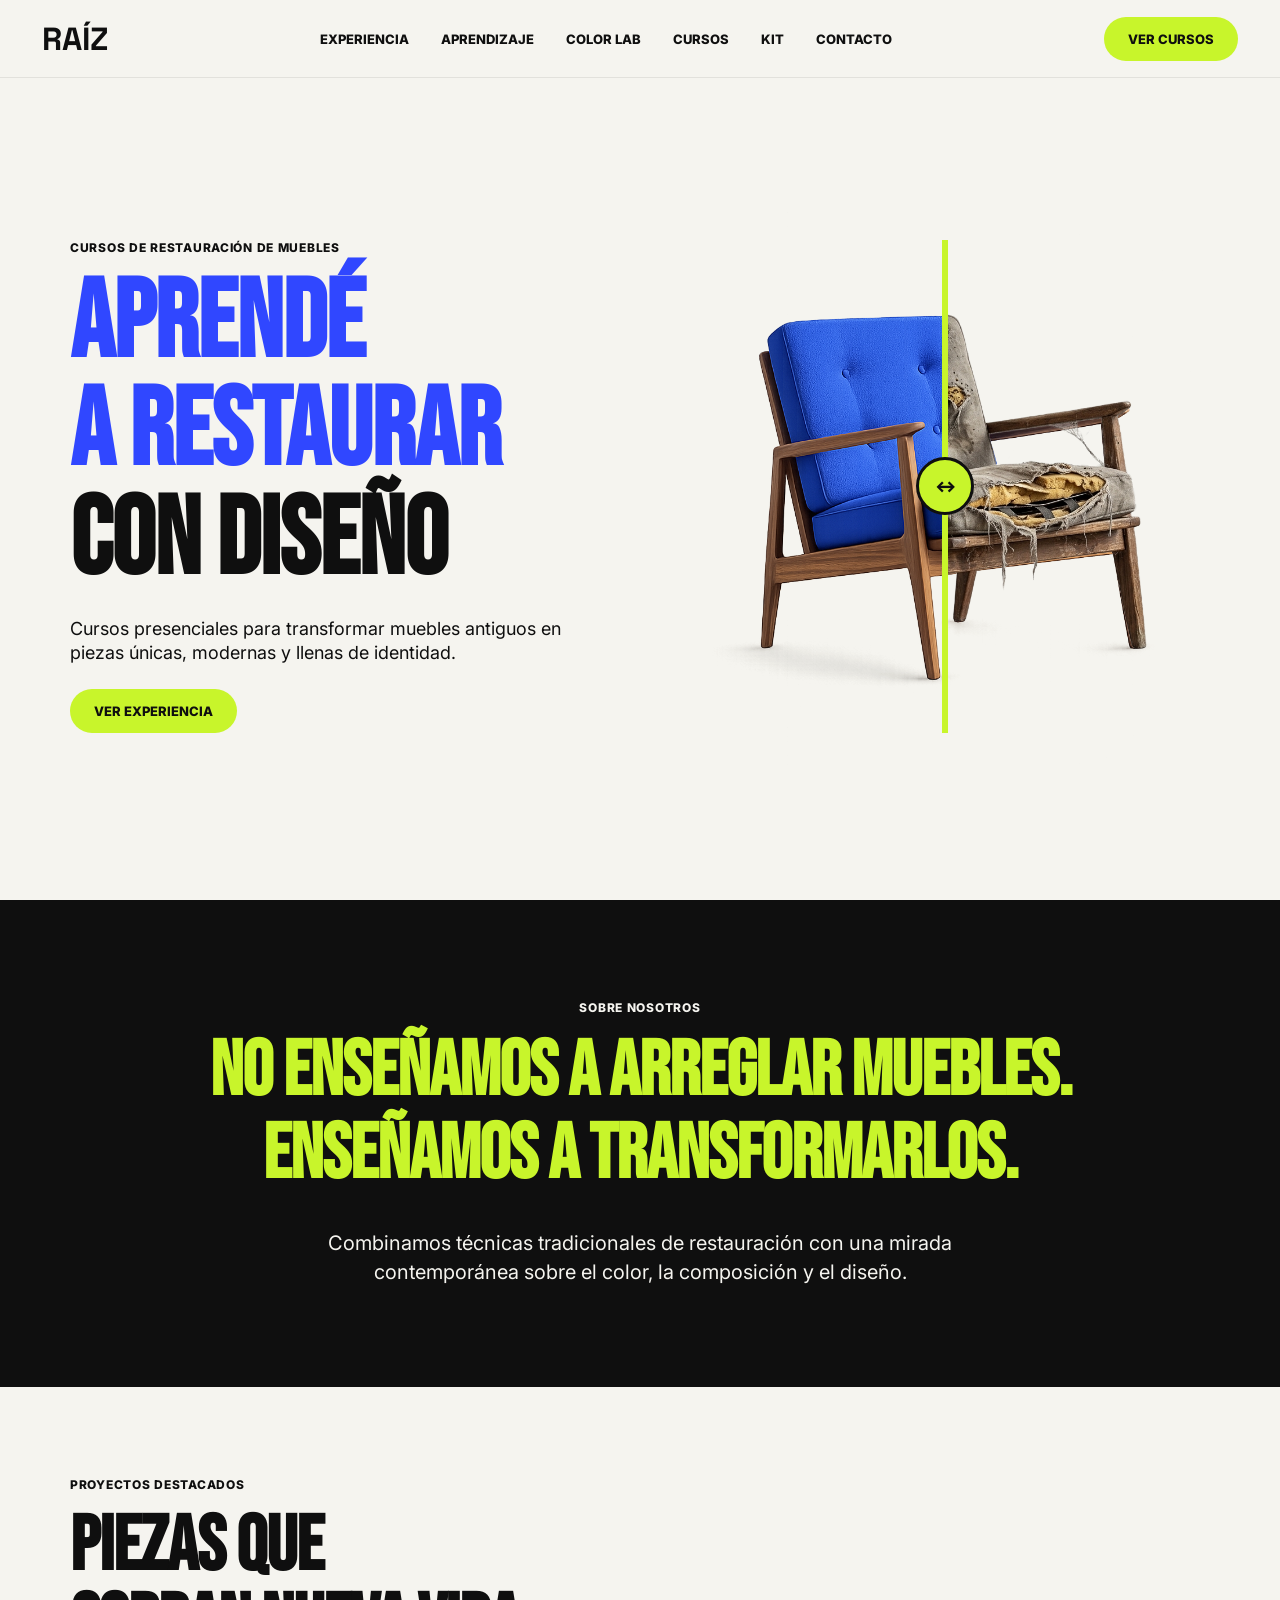
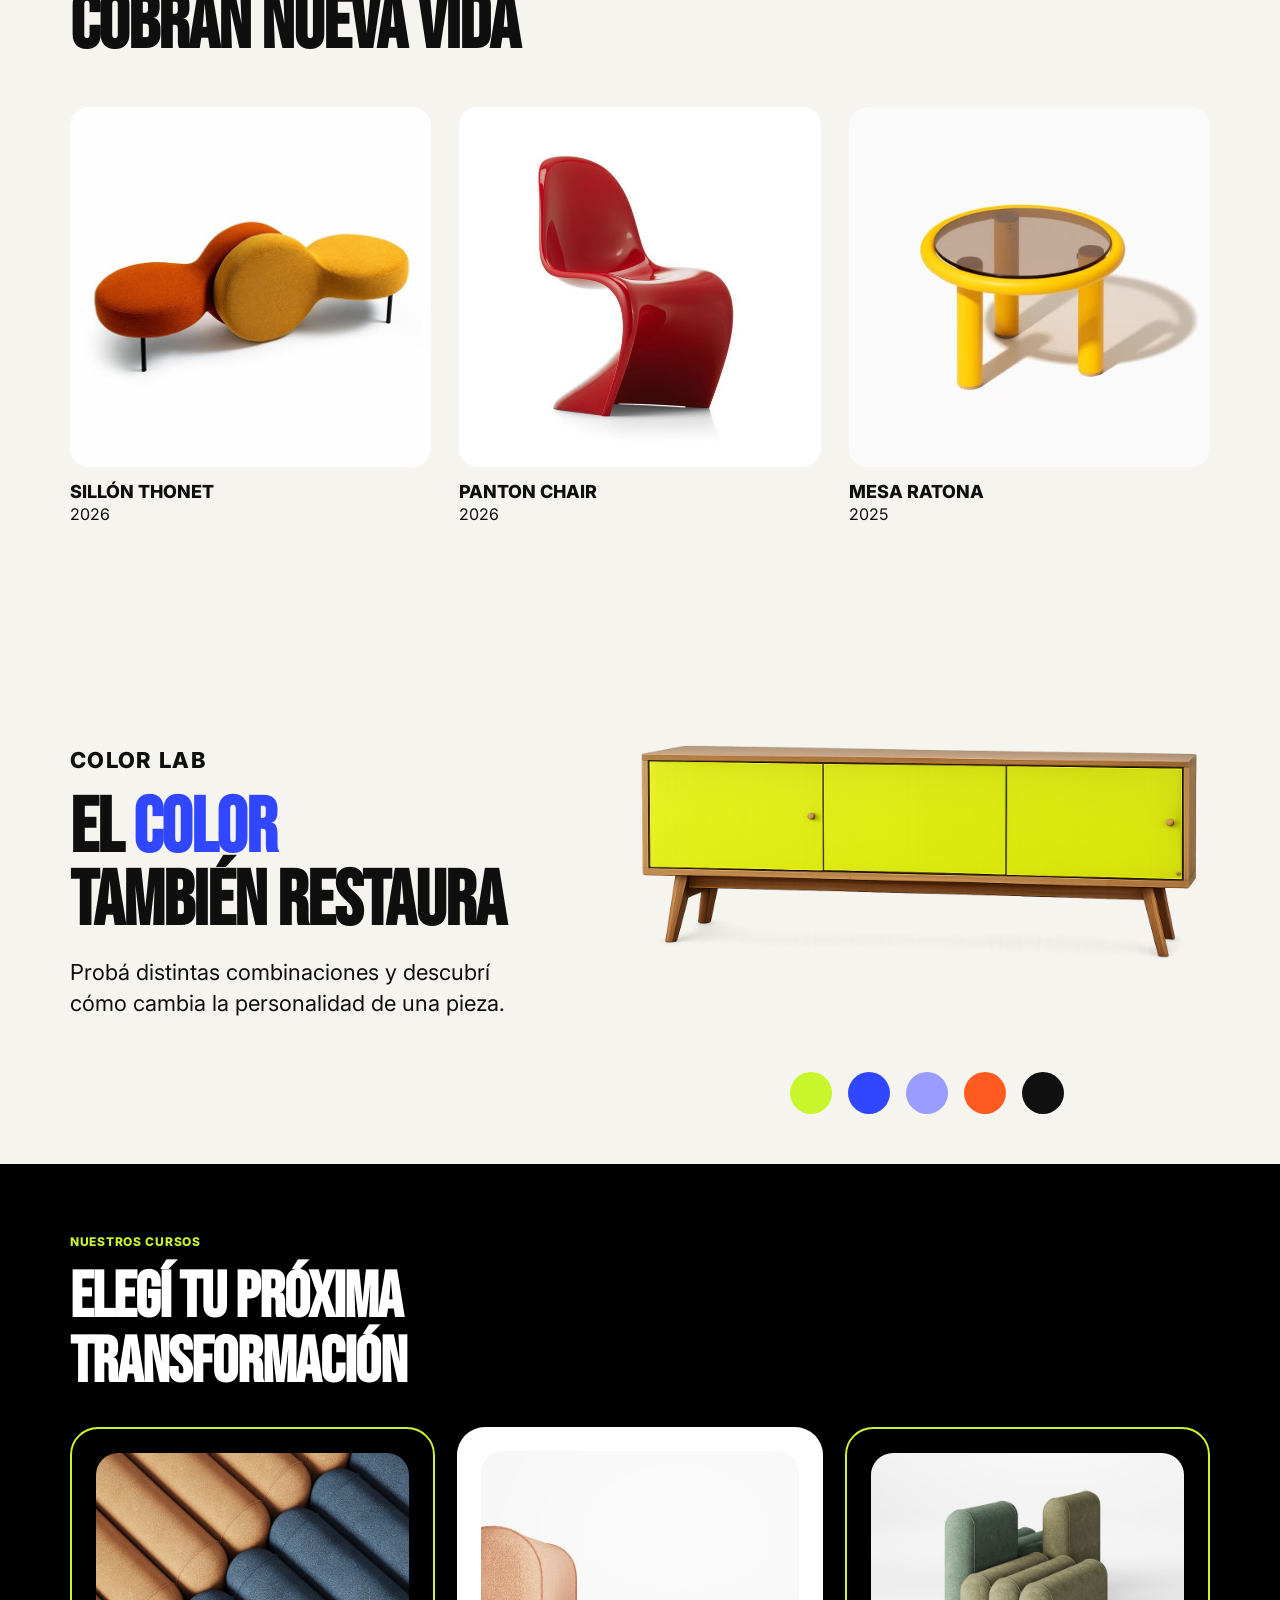
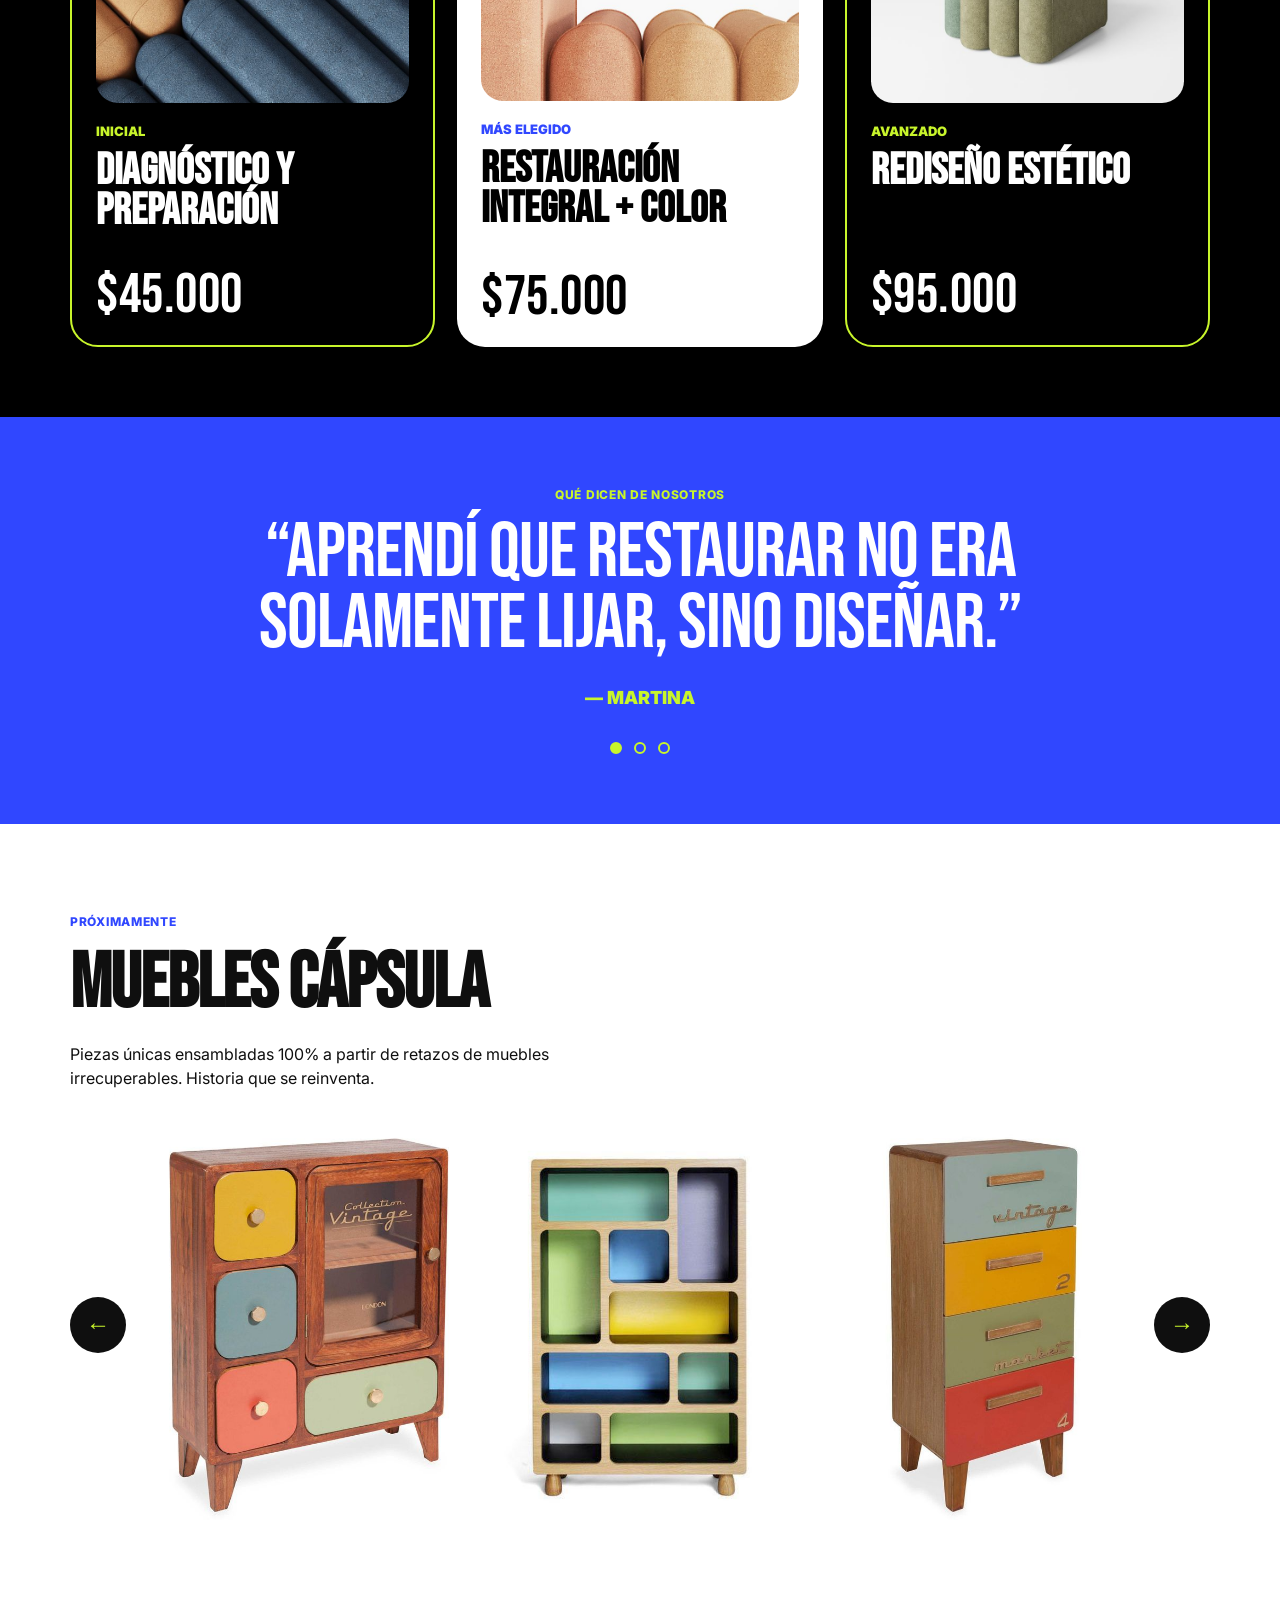
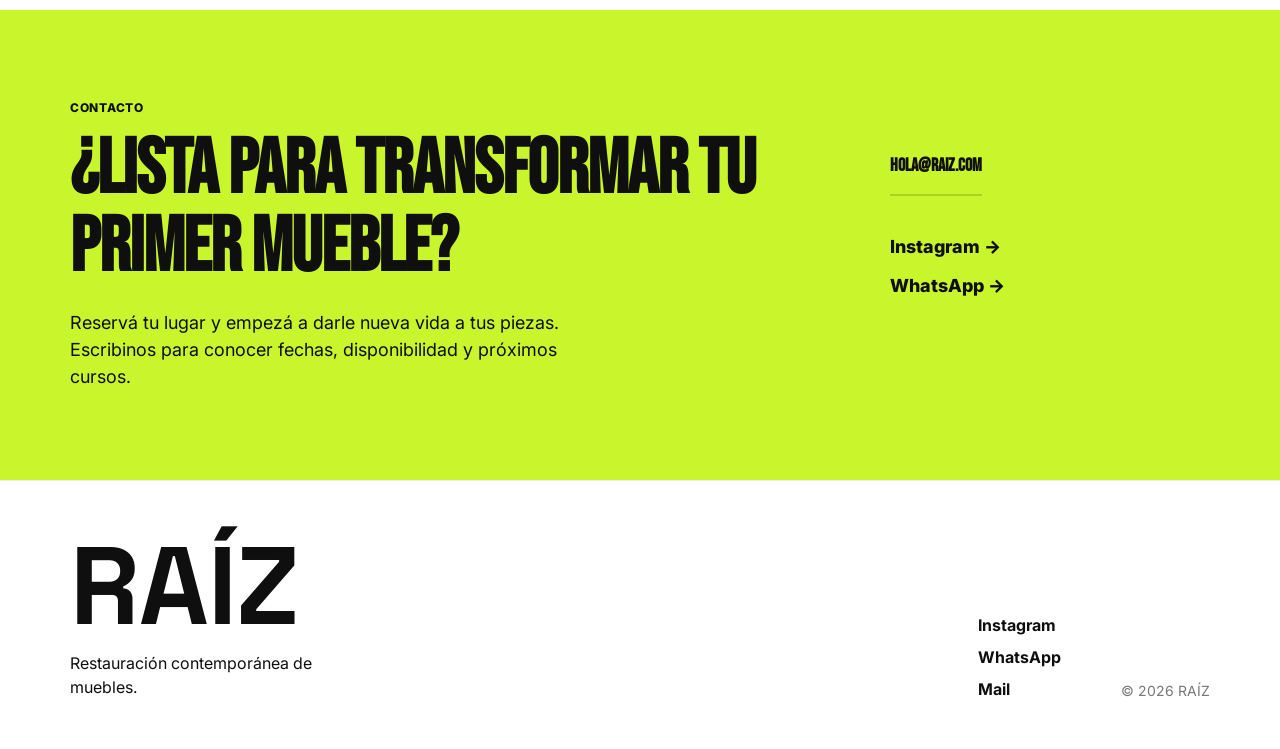
==== commit 12a40de3: "4" ====
--- a/index.html
+++ b/index.html
@@ -16,11 +16,12 @@
 
   <nav class="nav" id="nav">
     <a href="#experiencia">Experiencia</a>
-    <a href="#aprendizaje">Proyectos</a>
+    <a href="#aprendizaje">Aprendizaje</a>
     <a href="#colorlab">Color Lab</a>
     <a href="#cursos">Cursos</a>
+    <a href="kit-iu.html">KIT</a>
     <a href="#contacto">Contacto</a>
-  </nav>
+</nav>
 
   <a href="#cursos" class="btn-header">Ver cursos</a>
 
